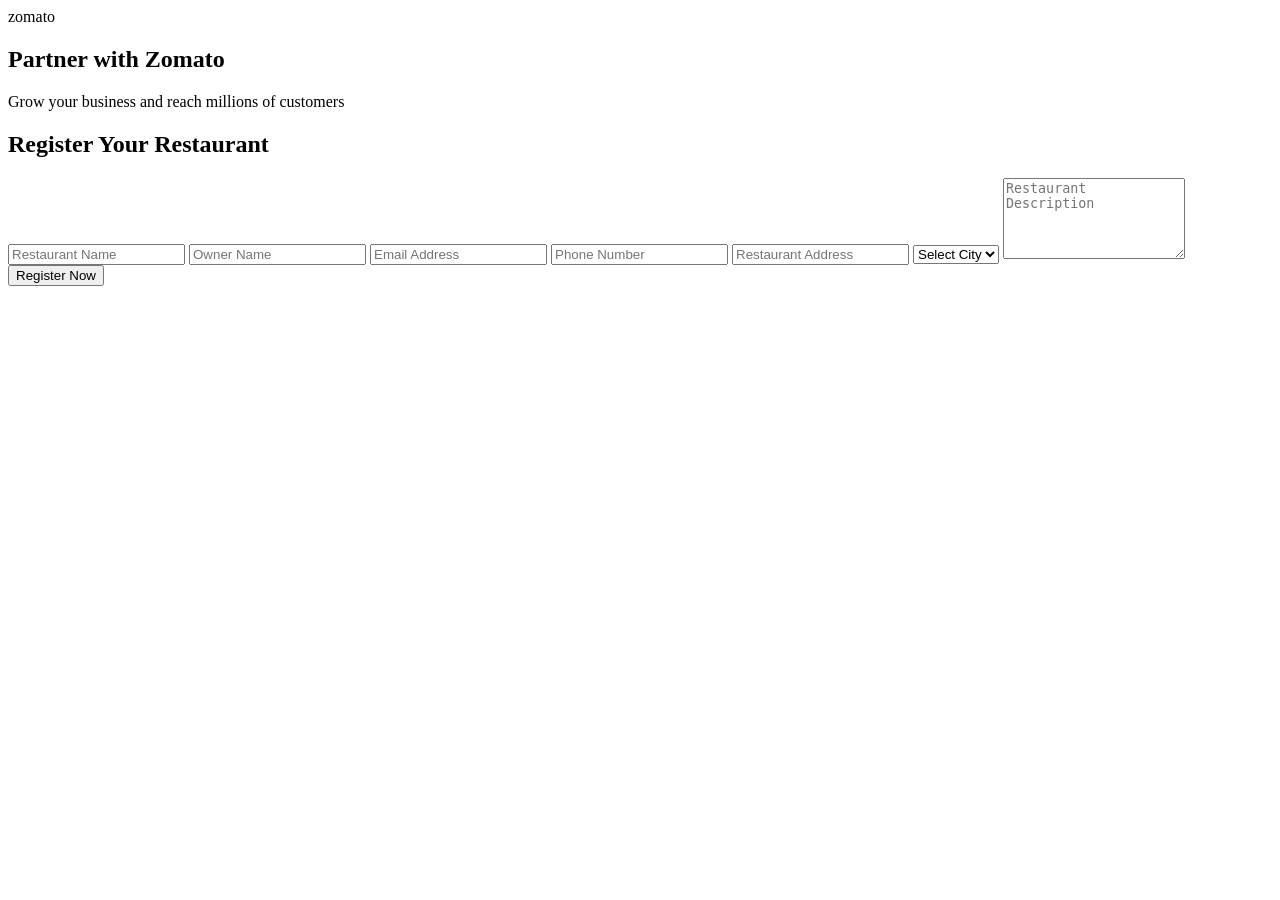
==== add-restaurant.html @ 1fc466d4 "Added all files" ====
<!DOCTYPE html>
<html lang="en">
<head>
    <meta charset="UTF-8">
    <meta name="viewport" content="width=device-width, initial-scale=1.0">
    <title>Add Restaurant</title>
    <link rel="stylesheet" href="css/add-restaurant.css">
            <link rel="shortcut icon" href="favicon.png" type="Image/png">

</head>
<body>
    

    <header>

        </nav>
        <div class="logo">zomato</div>
    </header>

    <section class="hero">
        <div class="overlay">
            <h1>Partner with Zomato</h1>
            <p>Grow your business and reach millions of customers</p>
        </div>
    </section>

    <section class="form-section">
        <div class="form-container">
            <h2>Register Your Restaurant</h2>

            <form>
                <input type="text" placeholder="Restaurant Name" required>

                <input type="text" placeholder="Owner Name" required>

                <input type="email" placeholder="Email Address" required>

                <input type="tel" placeholder="Phone Number" required>

                <input type="text" placeholder="Restaurant Address" required>

                <select required>
                    <option value="">Select City</option>
                    <option>Mumbai</option>
                    <option>Delhi</option>
                    <option>Pune</option>
                    <option>Bangalore</option>
                </select>

                <textarea rows="5" placeholder="Restaurant Description"></textarea>

                <button type="submit">Register Now</button>
            </form>
        </div>
    </section>

    <script src="js/addrestaurant.js"></script>

</body>
</html>
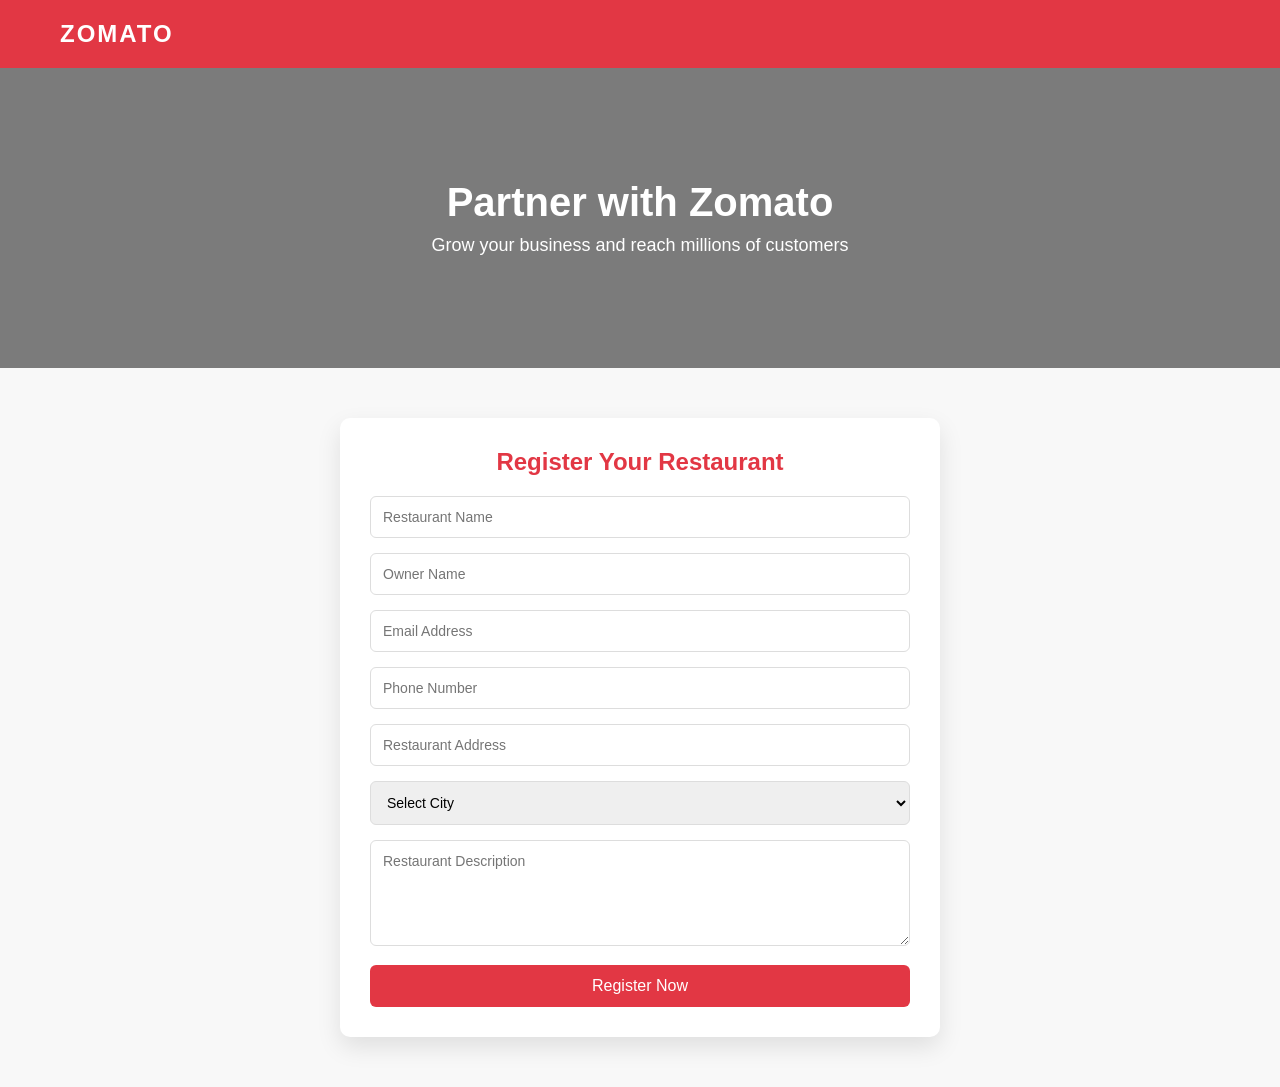
==== commit 8a75d9b9: "update errors" ====
--- a/add-restaurant.html
+++ b/add-restaurant.html
@@ -4,7 +4,7 @@
     <meta charset="UTF-8">
     <meta name="viewport" content="width=device-width, initial-scale=1.0">
     <title>Add Restaurant</title>
-    <link rel="stylesheet" href="css/add-restaurant.css">
+    <link rel="stylesheet" href="add-restaurant.css">
             <link rel="shortcut icon" href="favicon.png" type="Image/png">
 
 </head>
@@ -54,7 +54,7 @@
         </div>
     </section>
 
-    <script src="js/addrestaurant.js"></script>
+    <script src="addrestaurant.js"></script>
 
 </body>
 </html>
--- a/add-restaurant.css
+++ b/add-restaurant.css
@@ -0,0 +1,123 @@
+/* Reset */
+* {
+    margin: 0;
+    padding: 0;
+    box-sizing: border-box;
+    font-family: Arial, sans-serif;
+}
+
+/* Body */
+body {
+    background: #f8f8f8;
+    color: #333;
+}
+
+/* Header */
+header {
+    width: 100%;
+    padding: 20px 60px;
+    background: #e23744;
+    display: flex;
+    align-items: center;
+    justify-content: space-between;
+}
+
+.logo {
+    color: #fff;
+    font-size: 24px;
+    font-weight: bold;
+    text-transform: uppercase;
+    letter-spacing: 2px;
+}
+
+/* Hero Section */
+.hero {
+    width: 100%;
+    height: 300px;
+    background: url("https://images.unsplash.com/photo-1529692236671-f1f6cf9683ba") no-repeat center center/cover;
+    position: relative;
+    display: flex;
+    align-items: center;
+    justify-content: center;
+}
+
+.overlay {
+    background: rgba(0,0,0,0.5);
+    width: 100%;
+    height: 100%;
+    display: flex;
+    flex-direction: column;
+    align-items: center;
+    justify-content: center;
+    color: #fff;
+    text-align: center;
+}
+
+.overlay h1 {
+    font-size: 40px;
+    margin-bottom: 10px;
+}
+
+.overlay p {
+    font-size: 18px;
+}
+
+/* Form Section */
+.form-section {
+    display: flex;
+    justify-content: center;
+    padding: 50px 20px;
+}
+
+.form-container {
+    width: 100%;
+    max-width: 600px;
+    background: #fff;
+    padding: 30px;
+    border-radius: 10px;
+    box-shadow: 0 10px 25px rgba(0,0,0,0.1);
+}
+
+.form-container h2 {
+    margin-bottom: 20px;
+    color: #e23744;
+    text-align: center;
+}
+
+/* Inputs */
+form input,
+form select,
+form textarea {
+    width: 100%;
+    padding: 12px;
+    margin-bottom: 15px;
+    border: 1px solid #ddd;
+    border-radius: 6px;
+    outline: none;
+    transition: 0.3s;
+    font-size: 14px;
+}
+
+form input:focus,
+form select:focus,
+form textarea:focus {
+    border-color: #e23744;
+    box-shadow: 0 0 5px rgba(226, 55, 68, 0.3);
+}
+
+/* Button */
+button {
+    width: 100%;
+    padding: 12px;
+    background: #e23744;
+    border: none;
+    color: #fff;
+    font-size: 16px;
+    border-radius: 6px;
+    cursor: pointer;
+    transition: 0.3s;
+}
+
+button:hover {
+    background: #c71f32;
+}
